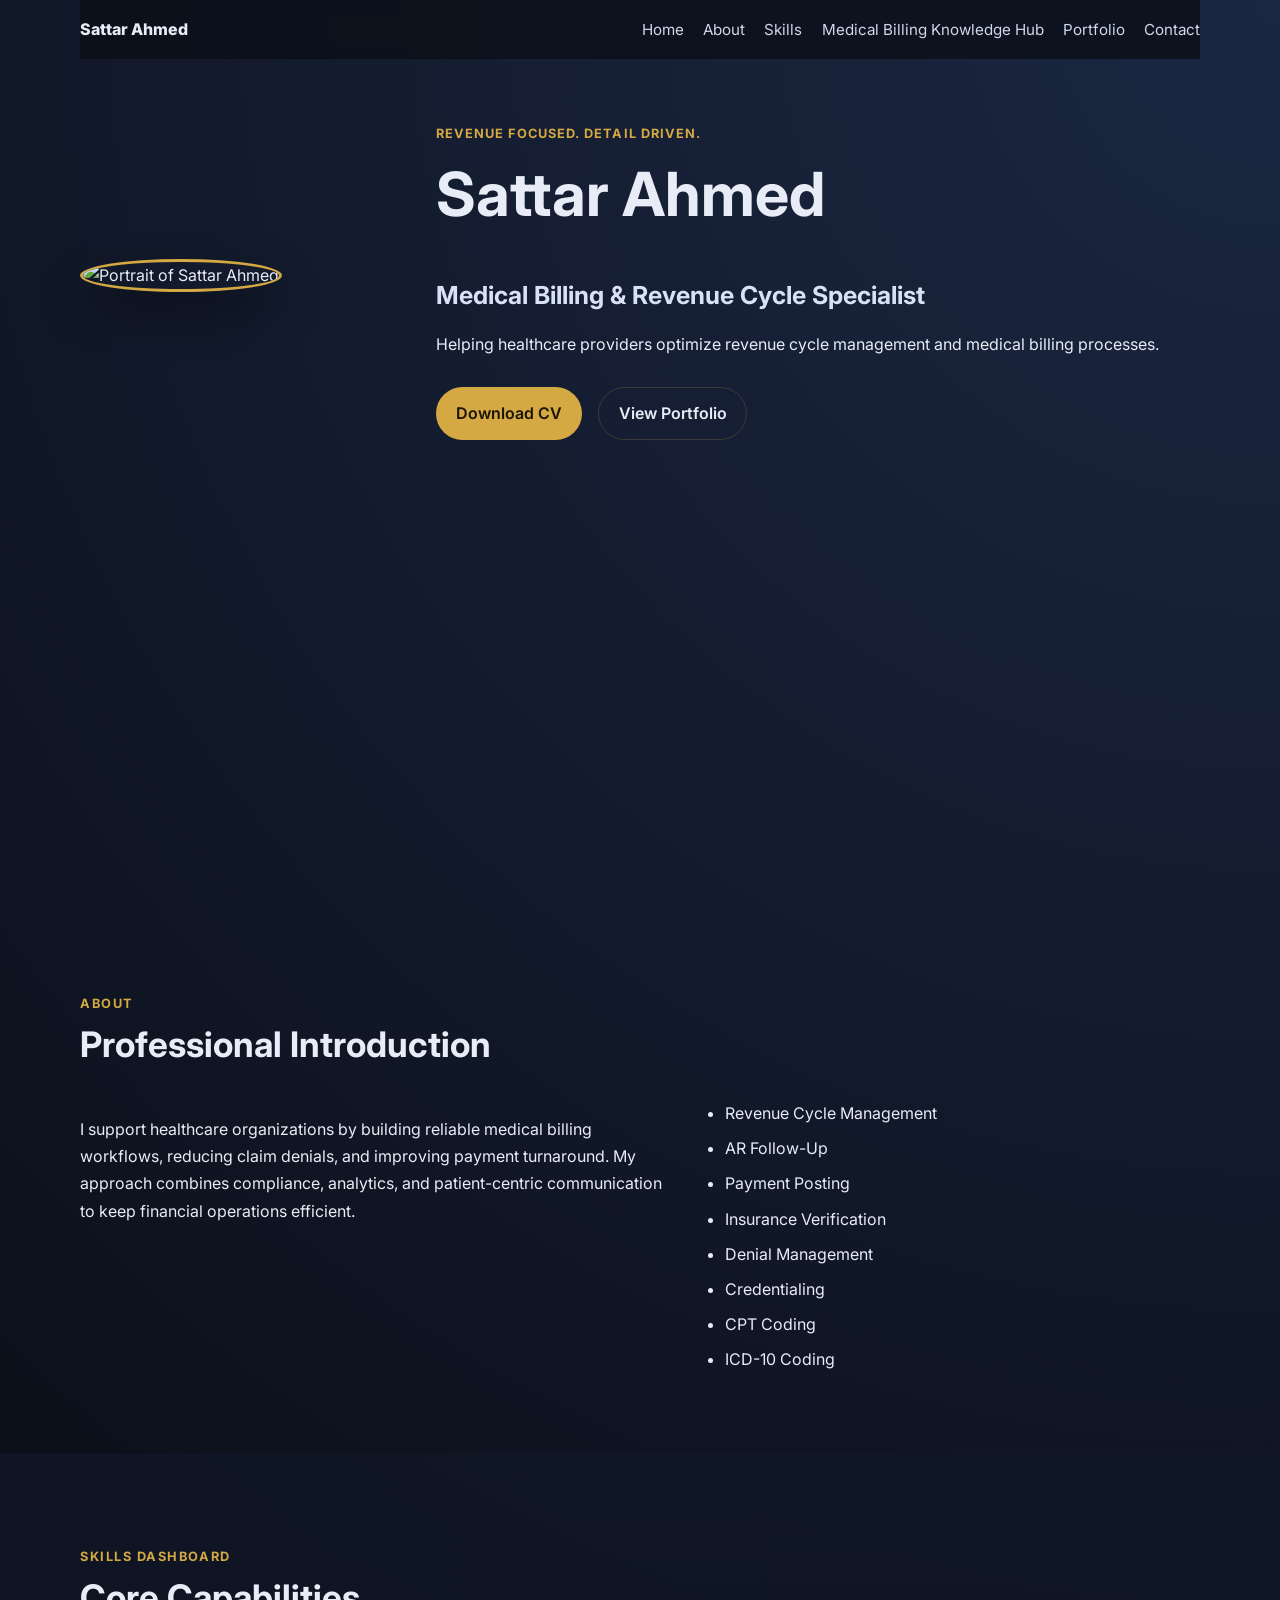
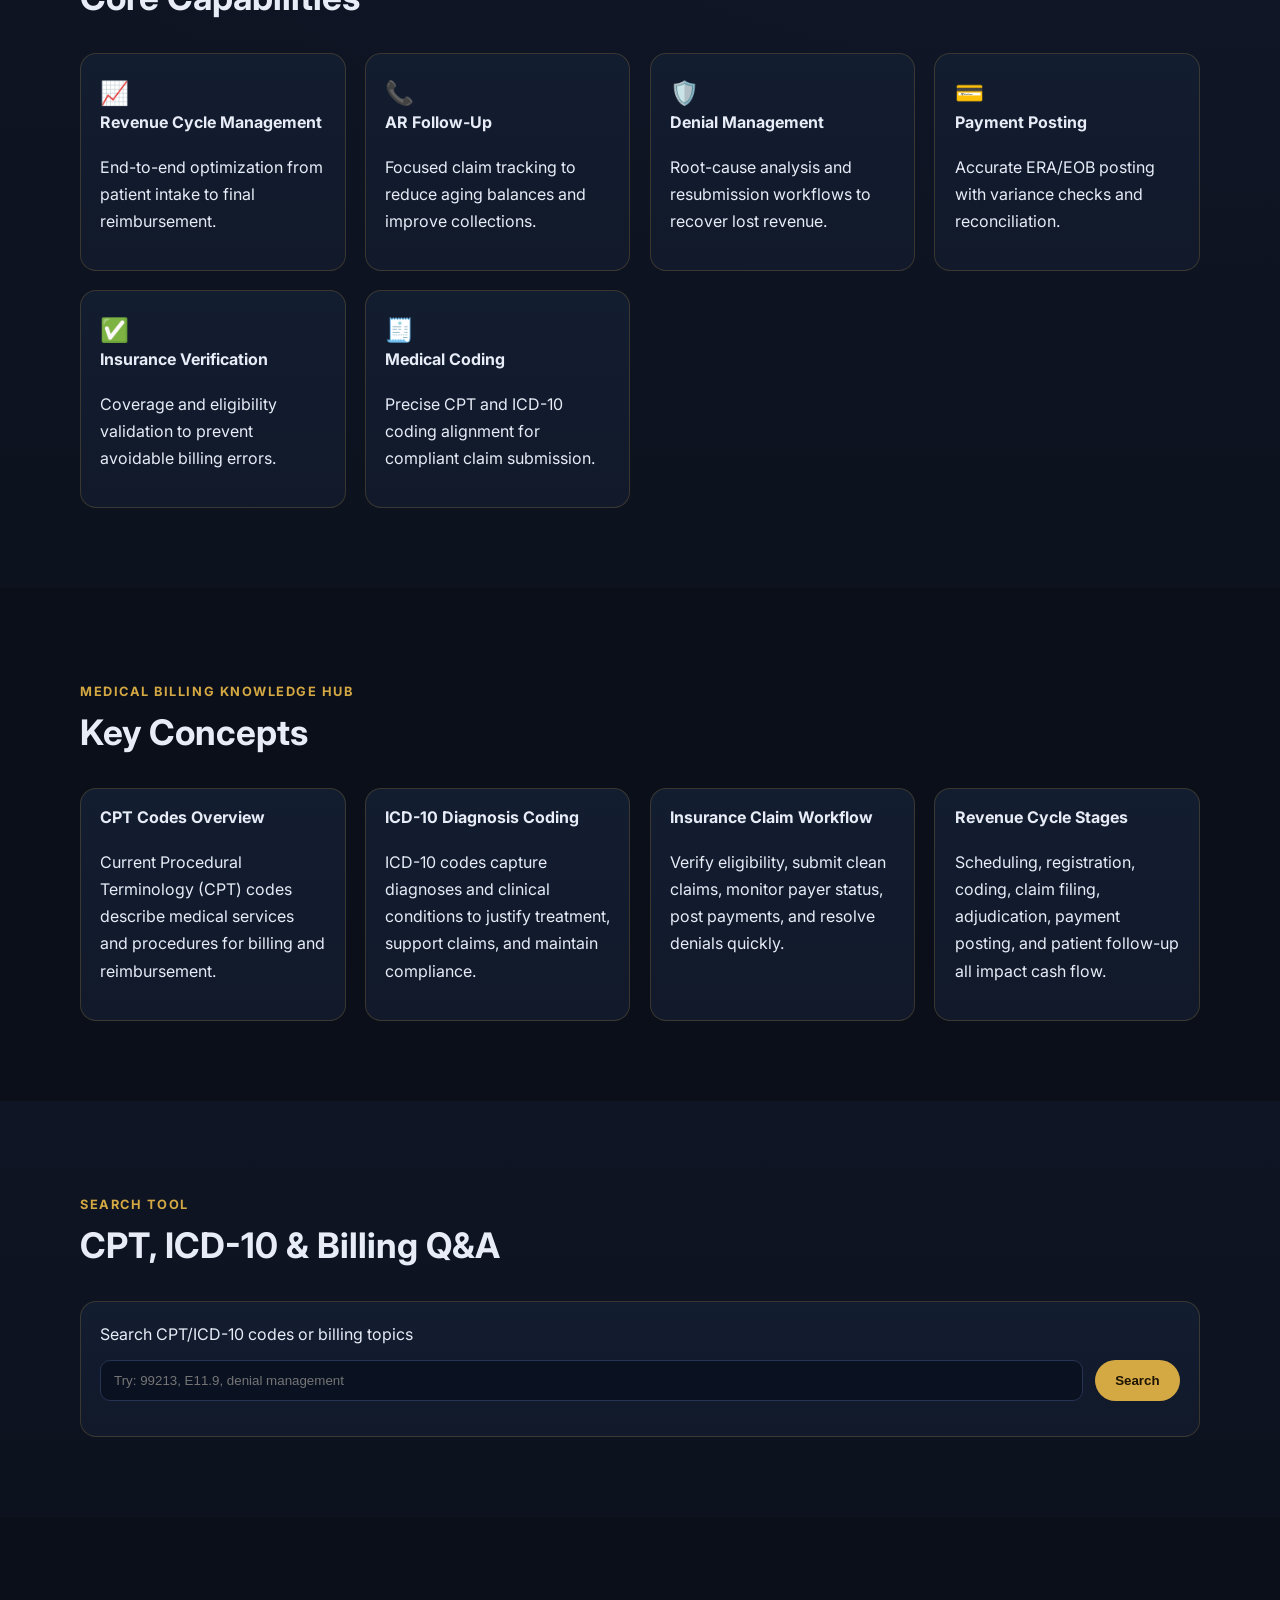
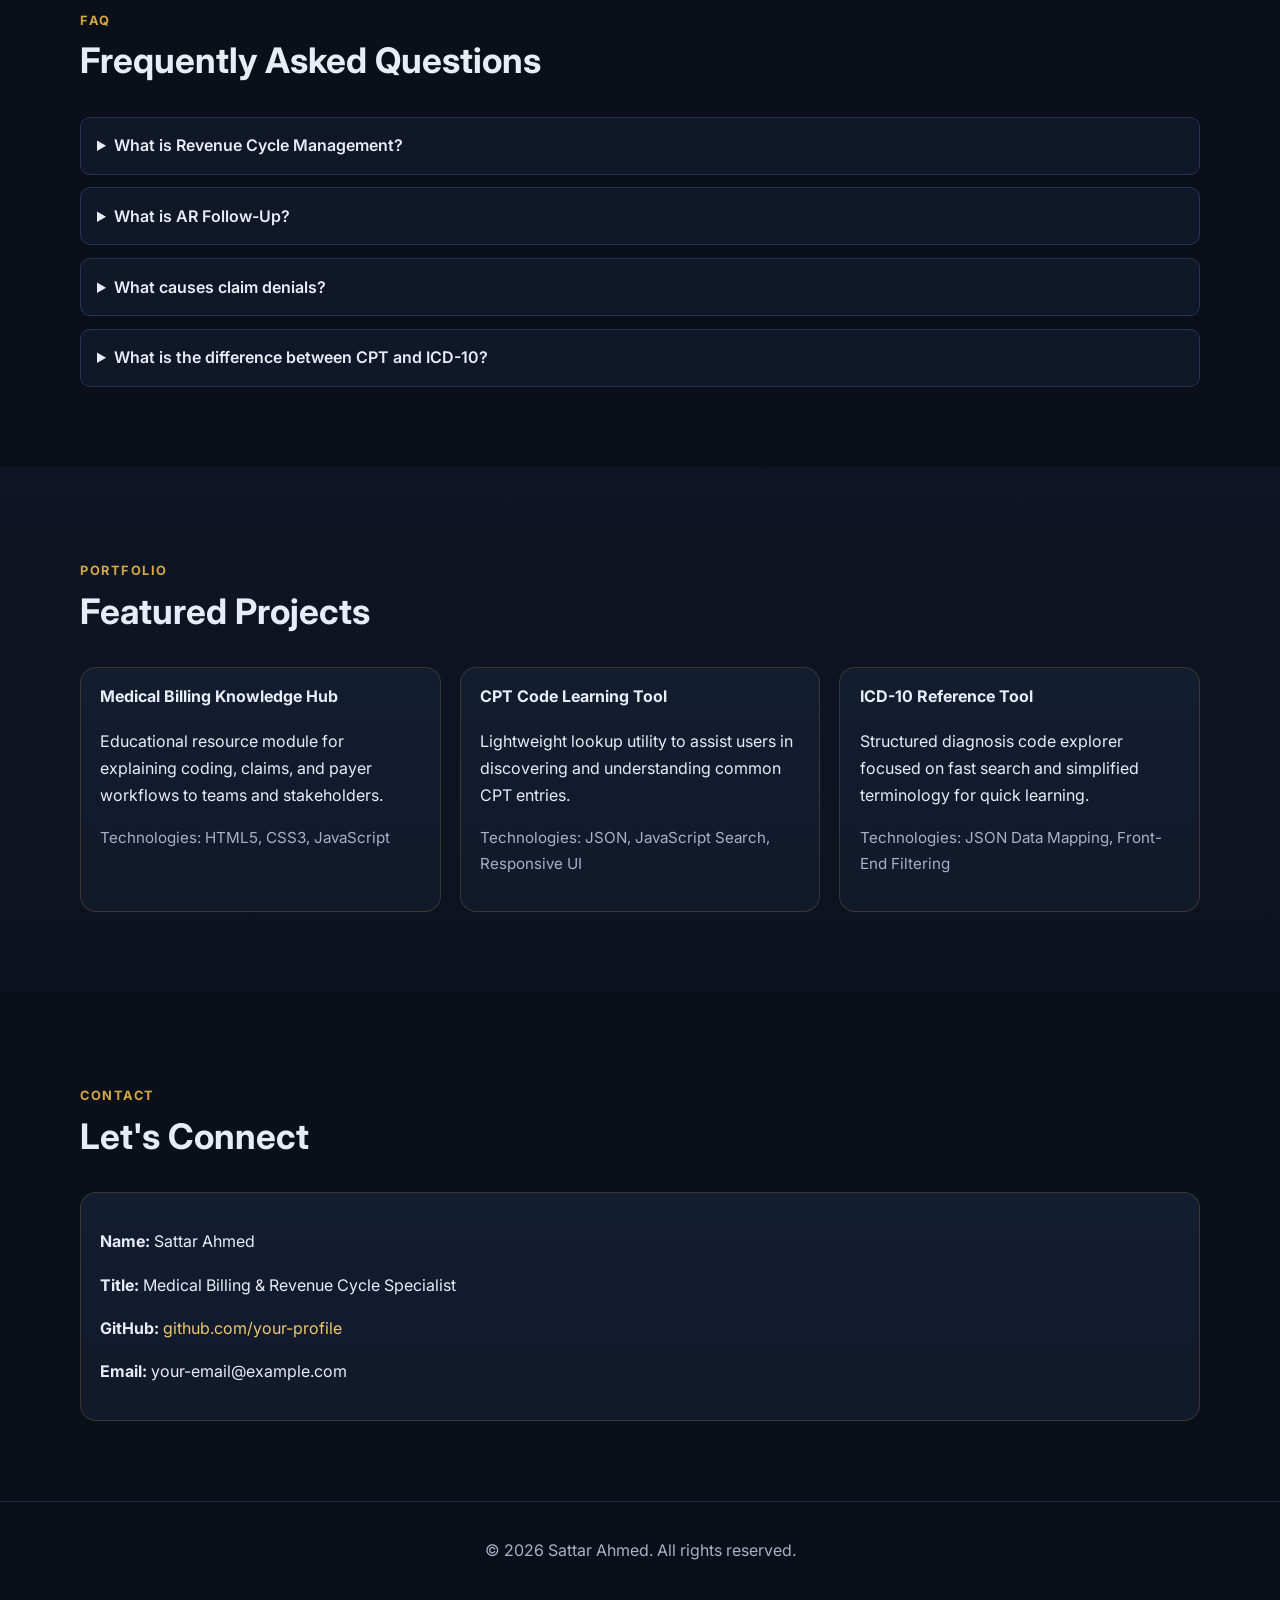
==== index.html @ 6639e2b4 "Build modern dark-themed portfolio with medical billing sections" ====
<!DOCTYPE html>
<html lang="en">
  <head>
    <meta charset="UTF-8" />
    <meta name="viewport" content="width=device-width, initial-scale=1.0" />
    <meta
      name="description"
      content="Sattar Ahmed - Medical Billing & Revenue Cycle Specialist Portfolio"
    />
    <title>Sattar Ahmed | Medical Billing Portfolio</title>
    <link rel="preconnect" href="https://fonts.googleapis.com" />
    <link rel="preconnect" href="https://fonts.gstatic.com" crossorigin />
    <link
      href="https://fonts.googleapis.com/css2?family=Inter:wght@400;500;600;700;800&display=swap"
      rel="stylesheet"
    />
    <link rel="stylesheet" href="css/style.css" />
  </head>
  <body>
    <header class="site-header" id="home">
      <nav class="navbar container" aria-label="Main navigation">
        <a class="brand" href="#home">Sattar Ahmed</a>
        <button class="menu-toggle" aria-label="Toggle navigation" aria-expanded="false">
          <span></span>
          <span></span>
          <span></span>
        </button>
        <ul class="nav-links">
          <li><a href="#home">Home</a></li>
          <li><a href="#about">About</a></li>
          <li><a href="#skills">Skills</a></li>
          <li><a href="#knowledge-hub">Medical Billing Knowledge Hub</a></li>
          <li><a href="#portfolio">Portfolio</a></li>
          <li><a href="#contact">Contact</a></li>
        </ul>
      </nav>

      <section class="hero container">
        <div class="hero-image-wrapper">
          <img
            src="assets/images/profile.jpg"
            alt="Portrait of Sattar Ahmed"
            class="profile-image"
          />
        </div>
        <div class="hero-content">
          <p class="hero-tag">Revenue Focused. Detail Driven.</p>
          <h1>Sattar Ahmed</h1>
          <h2>Medical Billing &amp; Revenue Cycle Specialist</h2>
          <p>
            Helping healthcare providers optimize revenue cycle management and
            medical billing processes.
          </p>
          <div class="hero-actions">
            <a class="btn btn-primary" href="assets/cv/sattar-ahmed-cv.pdf" download
              >Download CV</a
            >
            <a class="btn btn-secondary" href="#portfolio">View Portfolio</a>
          </div>
        </div>
      </section>
    </header>

    <main>
      <section id="about" class="section container">
        <div class="section-heading">
          <p class="eyebrow">About</p>
          <h3>Professional Introduction</h3>
        </div>
        <div class="about-grid">
          <p>
            I support healthcare organizations by building reliable medical billing
            workflows, reducing claim denials, and improving payment turnaround.
            My approach combines compliance, analytics, and patient-centric
            communication to keep financial operations efficient.
          </p>
          <ul class="expertise-list">
            <li>Revenue Cycle Management</li>
            <li>AR Follow-Up</li>
            <li>Payment Posting</li>
            <li>Insurance Verification</li>
            <li>Denial Management</li>
            <li>Credentialing</li>
            <li>CPT Coding</li>
            <li>ICD-10 Coding</li>
          </ul>
        </div>
      </section>

      <section id="skills" class="section section-alt">
        <div class="container">
          <div class="section-heading">
            <p class="eyebrow">Skills Dashboard</p>
            <h3>Core Capabilities</h3>
          </div>
          <div class="card-grid skills-grid">
            <article class="card skill-card">
              <div class="icon">📈</div>
              <h4>Revenue Cycle Management</h4>
              <p>End-to-end optimization from patient intake to final reimbursement.</p>
            </article>
            <article class="card skill-card">
              <div class="icon">📞</div>
              <h4>AR Follow-Up</h4>
              <p>Focused claim tracking to reduce aging balances and improve collections.</p>
            </article>
            <article class="card skill-card">
              <div class="icon">🛡️</div>
              <h4>Denial Management</h4>
              <p>Root-cause analysis and resubmission workflows to recover lost revenue.</p>
            </article>
            <article class="card skill-card">
              <div class="icon">💳</div>
              <h4>Payment Posting</h4>
              <p>Accurate ERA/EOB posting with variance checks and reconciliation.</p>
            </article>
            <article class="card skill-card">
              <div class="icon">✅</div>
              <h4>Insurance Verification</h4>
              <p>Coverage and eligibility validation to prevent avoidable billing errors.</p>
            </article>
            <article class="card skill-card">
              <div class="icon">🧾</div>
              <h4>Medical Coding</h4>
              <p>Precise CPT and ICD-10 coding alignment for compliant claim submission.</p>
            </article>
          </div>
        </div>
      </section>

      <section id="knowledge-hub" class="section container">
        <div class="section-heading">
          <p class="eyebrow">Medical Billing Knowledge Hub</p>
          <h3>Key Concepts</h3>
        </div>
        <div class="card-grid">
          <article class="card">
            <h4>CPT Codes Overview</h4>
            <p>
              Current Procedural Terminology (CPT) codes describe medical services
              and procedures for billing and reimbursement.
            </p>
          </article>
          <article class="card">
            <h4>ICD-10 Diagnosis Coding</h4>
            <p>
              ICD-10 codes capture diagnoses and clinical conditions to justify
              treatment, support claims, and maintain compliance.
            </p>
          </article>
          <article class="card">
            <h4>Insurance Claim Workflow</h4>
            <p>
              Verify eligibility, submit clean claims, monitor payer status, post
              payments, and resolve denials quickly.
            </p>
          </article>
          <article class="card">
            <h4>Revenue Cycle Stages</h4>
            <p>
              Scheduling, registration, coding, claim filing, adjudication,
              payment posting, and patient follow-up all impact cash flow.
            </p>
          </article>
        </div>
      </section>

      <section id="search" class="section section-alt">
        <div class="container">
          <div class="section-heading">
            <p class="eyebrow">Search Tool</p>
            <h3>CPT, ICD-10 &amp; Billing Q&amp;A</h3>
          </div>
          <div class="search-box card">
            <label for="searchInput">Search CPT/ICD-10 codes or billing topics</label>
            <div class="search-controls">
              <input
                id="searchInput"
                type="text"
                placeholder="Try: 99213, E11.9, denial management"
              />
              <button id="searchBtn" class="btn btn-primary" type="button">Search</button>
            </div>
            <div id="searchResults" class="search-results" aria-live="polite"></div>
          </div>
        </div>
      </section>

      <section id="faq" class="section container">
        <div class="section-heading">
          <p class="eyebrow">FAQ</p>
          <h3>Frequently Asked Questions</h3>
        </div>
        <div class="faq-list">
          <details>
            <summary>What is Revenue Cycle Management?</summary>
            <p>
              Revenue Cycle Management (RCM) covers all financial activities from
              patient registration to final payment collection.
            </p>
          </details>
          <details>
            <summary>What is AR Follow-Up?</summary>
            <p>
              AR Follow-Up means actively reviewing unpaid claims and coordinating
              with payers to resolve delays and secure payment.
            </p>
          </details>
          <details>
            <summary>What causes claim denials?</summary>
            <p>
              Common reasons include coding errors, missing documentation,
              eligibility issues, authorization gaps, and filing deadline misses.
            </p>
          </details>
          <details>
            <summary>What is the difference between CPT and ICD-10?</summary>
            <p>
              CPT codes represent services/procedures performed, while ICD-10 codes
              represent diagnoses and clinical conditions.
            </p>
          </details>
        </div>
      </section>

      <section id="portfolio" class="section section-alt">
        <div class="container">
          <div class="section-heading">
            <p class="eyebrow">Portfolio</p>
            <h3>Featured Projects</h3>
          </div>
          <div class="card-grid">
            <article class="card">
              <h4>Medical Billing Knowledge Hub</h4>
              <p>
                Educational resource module for explaining coding, claims, and
                payer workflows to teams and stakeholders.
              </p>
              <p class="tech">Technologies: HTML5, CSS3, JavaScript</p>
            </article>
            <article class="card">
              <h4>CPT Code Learning Tool</h4>
              <p>
                Lightweight lookup utility to assist users in discovering and
                understanding common CPT entries.
              </p>
              <p class="tech">Technologies: JSON, JavaScript Search, Responsive UI</p>
            </article>
            <article class="card">
              <h4>ICD-10 Reference Tool</h4>
              <p>
                Structured diagnosis code explorer focused on fast search and
                simplified terminology for quick learning.
              </p>
              <p class="tech">Technologies: JSON Data Mapping, Front-End Filtering</p>
            </article>
          </div>
        </div>
      </section>

      <section id="contact" class="section container">
        <div class="section-heading">
          <p class="eyebrow">Contact</p>
          <h3>Let's Connect</h3>
        </div>
        <div class="card contact-card">
          <p><strong>Name:</strong> Sattar Ahmed</p>
          <p><strong>Title:</strong> Medical Billing &amp; Revenue Cycle Specialist</p>
          <p>
            <strong>GitHub:</strong>
            <a href="https://github.com/" target="_blank" rel="noopener noreferrer"
              >github.com/your-profile</a
            >
          </p>
          <p><strong>Email:</strong> your-email@example.com</p>
        </div>
      </section>
    </main>

    <footer class="site-footer">
      <div class="container">
        <p>&copy; <span id="year"></span> Sattar Ahmed. All rights reserved.</p>
      </div>
    </footer>

    <script src="js/script.js"></script>
  </body>
</html>
---- css/style.css ----
:root {
  --bg: #0b0f19;
  --bg-alt: #101728;
  --card: #121b2e;
  --text: #e7ecf7;
  --muted: #a7b1c7;
  --accent: #d4a843;
  --accent-strong: #f1c76a;
  --border: rgba(212, 168, 67, 0.2);
}

* {
  box-sizing: border-box;
}

html {
  scroll-behavior: smooth;
}

body {
  margin: 0;
  font-family: "Inter", sans-serif;
  background: radial-gradient(circle at top right, #1b2742, var(--bg) 40%);
  color: var(--text);
  line-height: 1.7;
}

a {
  color: var(--accent-strong);
  text-decoration: none;
}

.container {
  width: min(1120px, 92%);
  margin-inline: auto;
}

.section {
  padding: 5rem 0;
}

.section-alt {
  background: linear-gradient(180deg, rgba(16, 23, 40, 0.7), rgba(16, 23, 40, 0.35));
}

.section-heading {
  margin-bottom: 2rem;
}

.eyebrow {
  text-transform: uppercase;
  letter-spacing: 0.12em;
  font-weight: 700;
  font-size: 0.8rem;
  color: var(--accent);
  margin-bottom: 0.5rem;
}

h1,
h2,
h3,
h4 {
  margin-top: 0;
  line-height: 1.2;
}

h1 {
  font-size: clamp(2rem, 5vw, 3.8rem);
}

h2 {
  font-size: clamp(1.1rem, 2vw, 1.55rem);
  color: #d8e1f7;
}

h3 {
  font-size: clamp(1.5rem, 3vw, 2.2rem);
}

.site-header {
  min-height: 100vh;
}

.navbar {
  position: sticky;
  top: 0;
  z-index: 20;
  display: flex;
  align-items: center;
  justify-content: space-between;
  gap: 2rem;
  padding: 1rem 0;
  background: rgba(11, 15, 25, 0.82);
  backdrop-filter: blur(8px);
}

.brand {
  font-weight: 800;
  color: var(--text);
}

.nav-links {
  display: flex;
  gap: 1.2rem;
  list-style: none;
  padding: 0;
  margin: 0;
}

.nav-links a {
  color: #cfd7ea;
  font-size: 0.95rem;
}

.nav-links a:hover {
  color: var(--accent-strong);
}

.menu-toggle {
  display: none;
  background: transparent;
  border: 0;
  padding: 0;
  cursor: pointer;
}

.menu-toggle span {
  display: block;
  width: 24px;
  height: 2px;
  background: var(--text);
  margin: 5px 0;
}

.hero {
  display: grid;
  align-items: center;
  grid-template-columns: 300px 1fr;
  gap: 3.5rem;
  padding: 3.2rem 0 5.5rem;
}

.profile-image {
  width: 100%;
  max-width: 300px;
  aspect-ratio: 1;
  border-radius: 50%;
  border: 3px solid var(--accent);
  object-fit: cover;
  box-shadow: 0 20px 45px rgba(0, 0, 0, 0.4);
}

.hero-tag {
  color: var(--accent);
  font-weight: 700;
  letter-spacing: 0.08em;
  text-transform: uppercase;
  font-size: 0.8rem;
}

.hero-actions {
  margin-top: 1.75rem;
  display: flex;
  gap: 1rem;
  flex-wrap: wrap;
}

.btn {
  padding: 0.75rem 1.2rem;
  border-radius: 999px;
  font-weight: 600;
  border: 1px solid transparent;
  transition: all 0.25s ease;
}

.btn-primary {
  background: var(--accent);
  color: #1d1403;
}

.btn-primary:hover {
  transform: translateY(-2px);
  background: var(--accent-strong);
}

.btn-secondary {
  border-color: var(--border);
  color: var(--text);
}

.btn-secondary:hover {
  border-color: var(--accent);
  color: var(--accent-strong);
}

.about-grid {
  display: grid;
  gap: 2rem;
  grid-template-columns: 1.2fr 1fr;
}

.expertise-list {
  margin: 0;
  padding-left: 1.2rem;
  display: grid;
  gap: 0.5rem;
}

.card-grid {
  display: grid;
  gap: 1.2rem;
  grid-template-columns: repeat(auto-fit, minmax(230px, 1fr));
}

.card {
  background: linear-gradient(180deg, #131d30, #11192a);
  border: 1px solid var(--border);
  border-radius: 16px;
  padding: 1.2rem;
  transition: transform 0.25s ease, border-color 0.25s ease;
}

.card:hover {
  transform: translateY(-6px);
  border-color: var(--accent);
}

.icon {
  font-size: 1.45rem;
}

.search-box label {
  display: block;
  margin-bottom: 0.7rem;
}

.search-controls {
  display: flex;
  gap: 0.75rem;
}

input[type="text"] {
  width: 100%;
  background: #0a1121;
  color: var(--text);
  border: 1px solid #273352;
  border-radius: 10px;
  padding: 0.72rem 0.8rem;
}

.search-results {
  margin-top: 1rem;
  display: grid;
  gap: 0.75rem;
}

.result-item {
  border-left: 3px solid var(--accent);
  padding: 0.65rem 0.8rem;
  background: #0f1728;
  border-radius: 8px;
}

.faq-list {
  display: grid;
  gap: 0.8rem;
}

details {
  background: #0f1728;
  border: 1px solid #243454;
  border-radius: 10px;
  padding: 0.9rem 1rem;
}

summary {
  cursor: pointer;
  font-weight: 600;
}

.tech {
  color: var(--muted);
  font-size: 0.95rem;
}

.site-footer {
  border-top: 1px solid #1e2a45;
  text-align: center;
  padding: 1.2rem 0;
  color: var(--muted);
}

@media (max-width: 860px) {
  .menu-toggle {
    display: block;
  }

  .nav-links {
    position: absolute;
    right: 4%;
    top: 58px;
    width: min(360px, 92vw);
    display: none;
    flex-direction: column;
    background: #0d1424;
    border: 1px solid #1b2a45;
    border-radius: 12px;
    padding: 1rem;
  }

  .nav-links.open {
    display: flex;
  }

  .hero {
    grid-template-columns: 1fr;
    text-align: center;
    justify-items: center;
  }

  .hero-actions {
    justify-content: center;
  }

  .about-grid {
    grid-template-columns: 1fr;
  }

  .search-controls {
    flex-direction: column;
  }
}
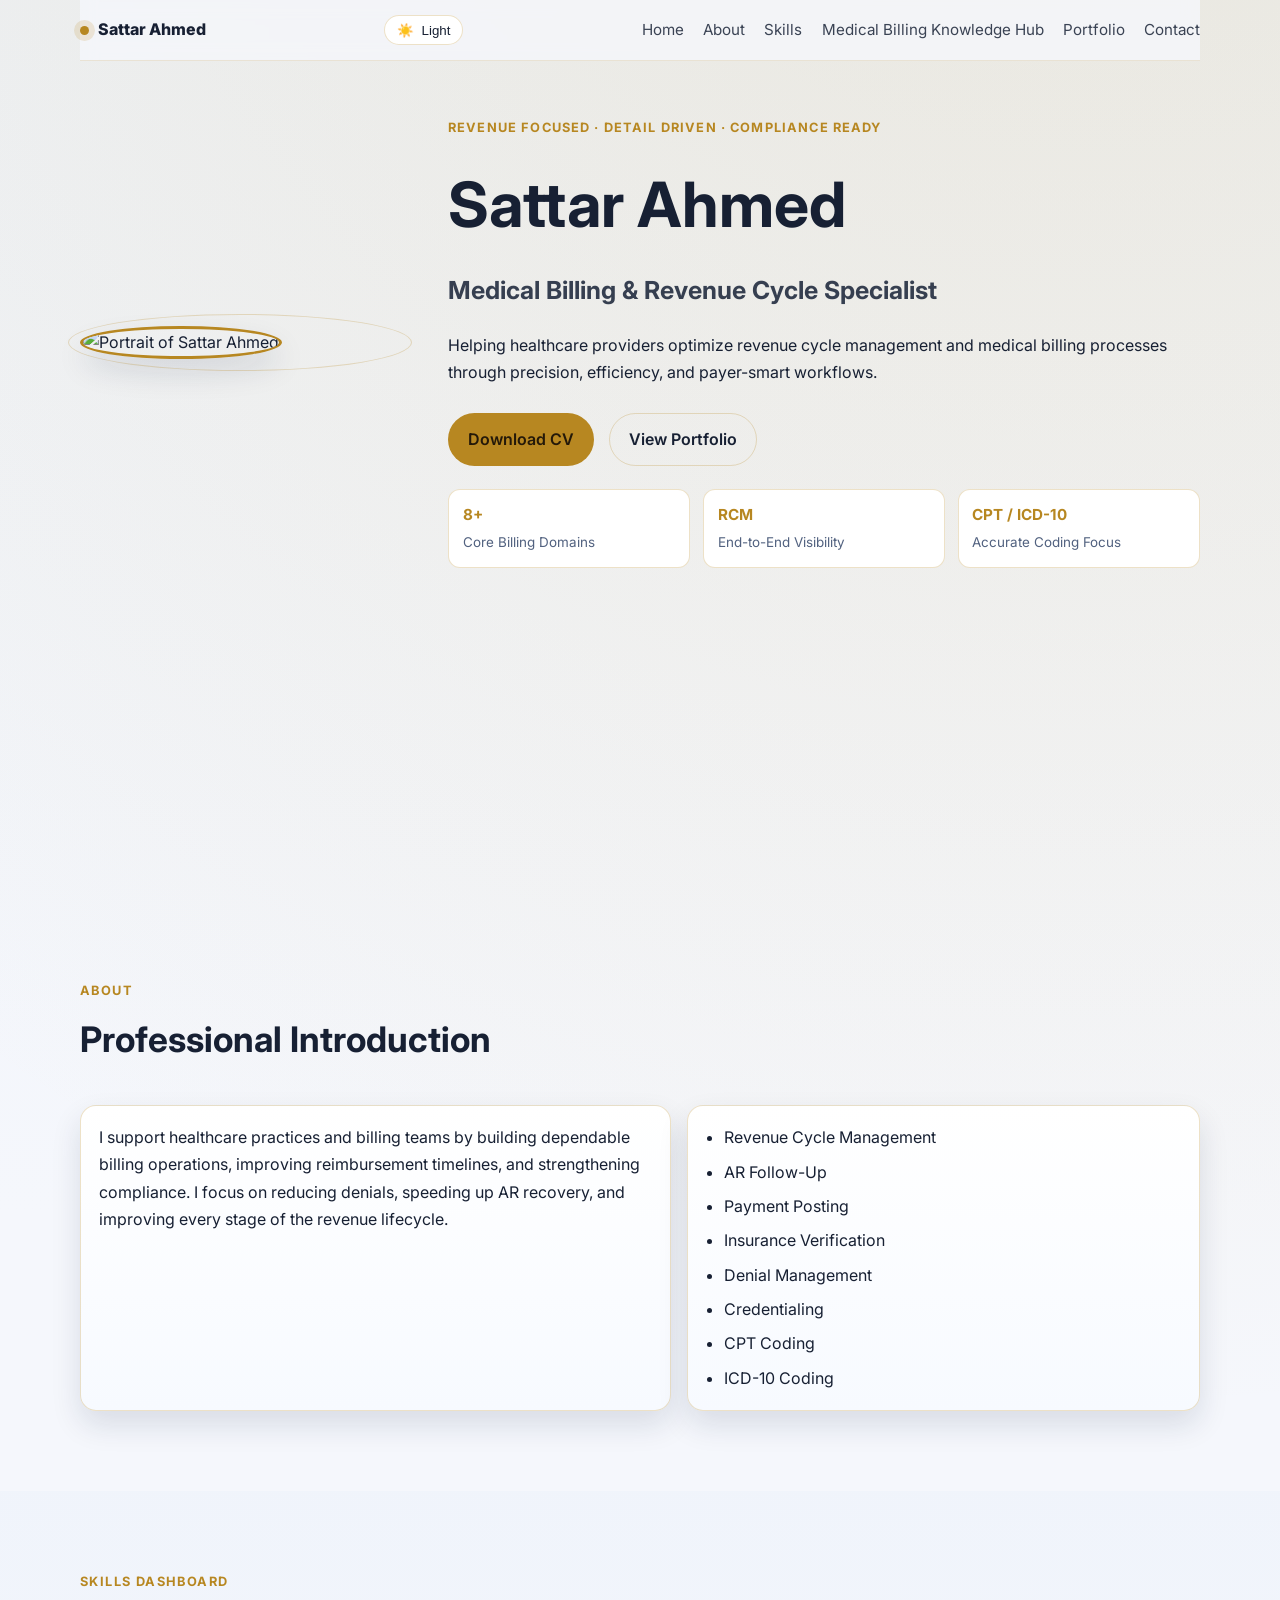
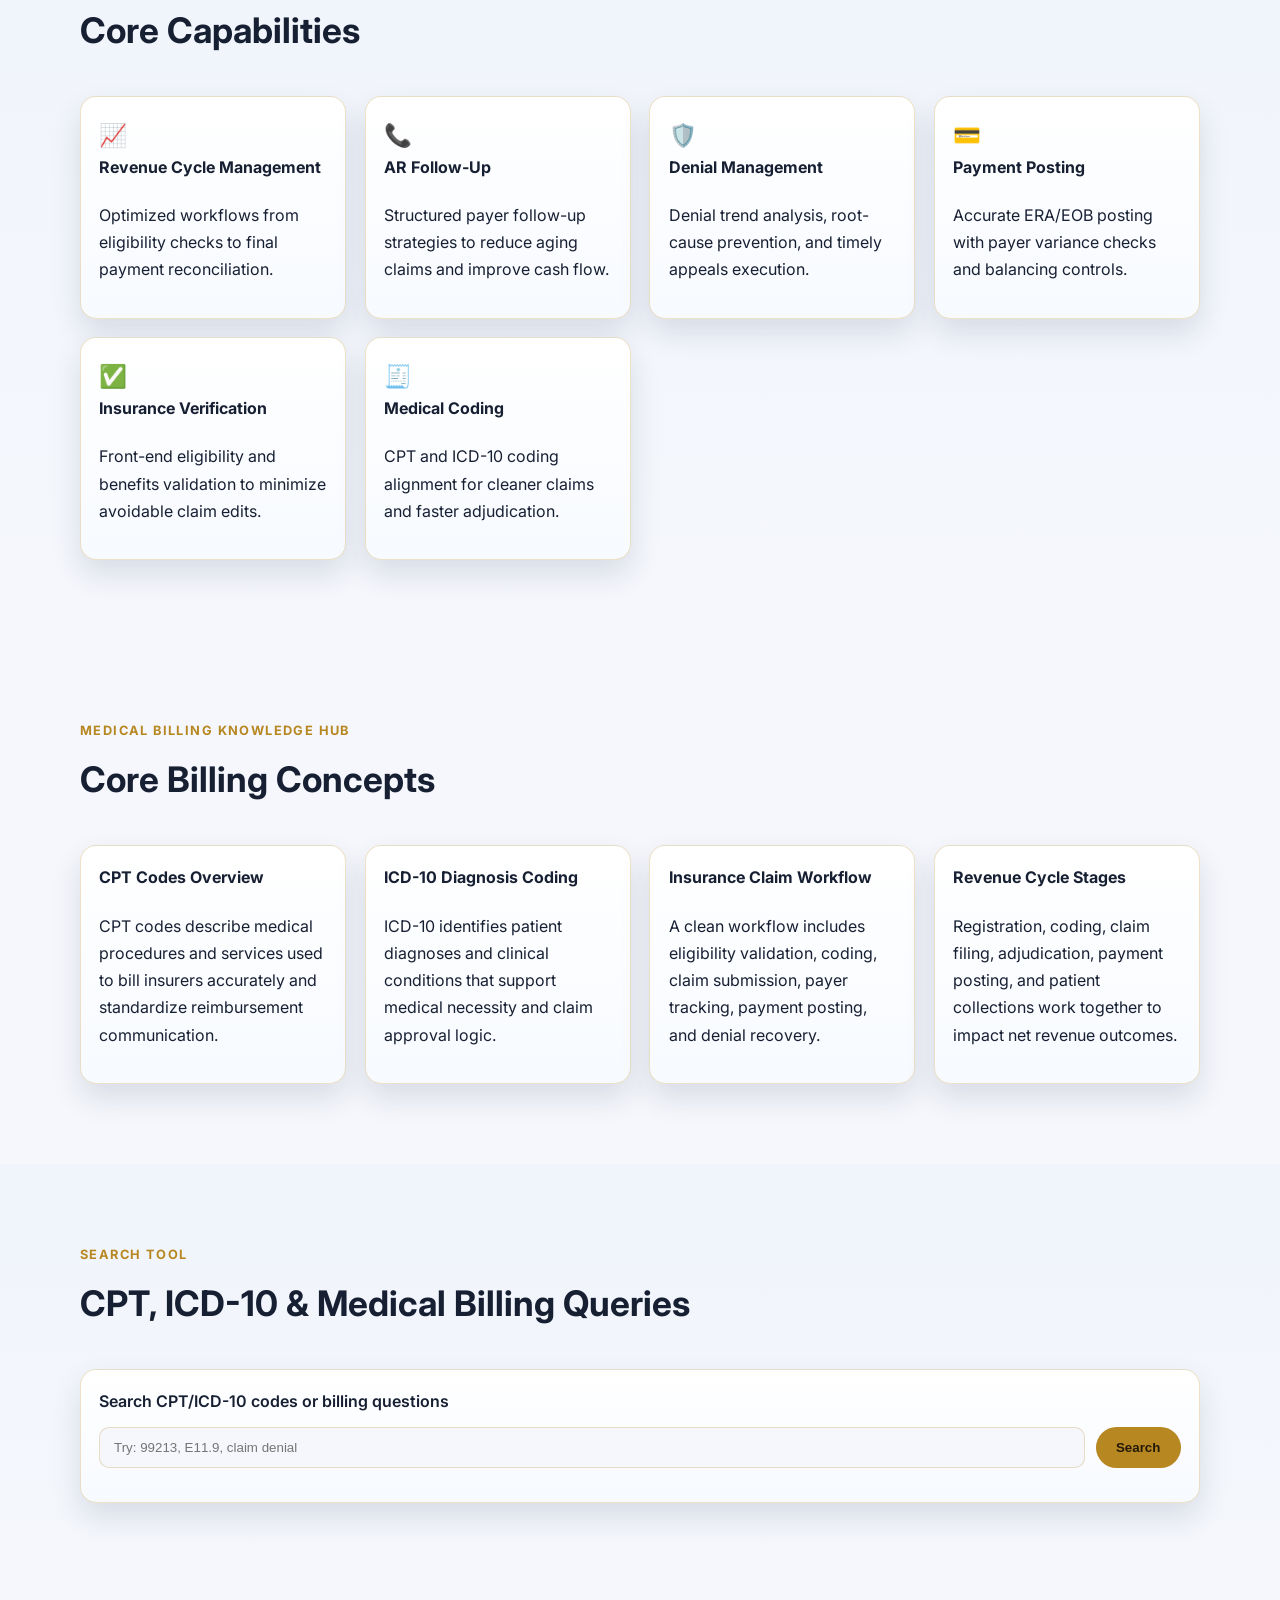
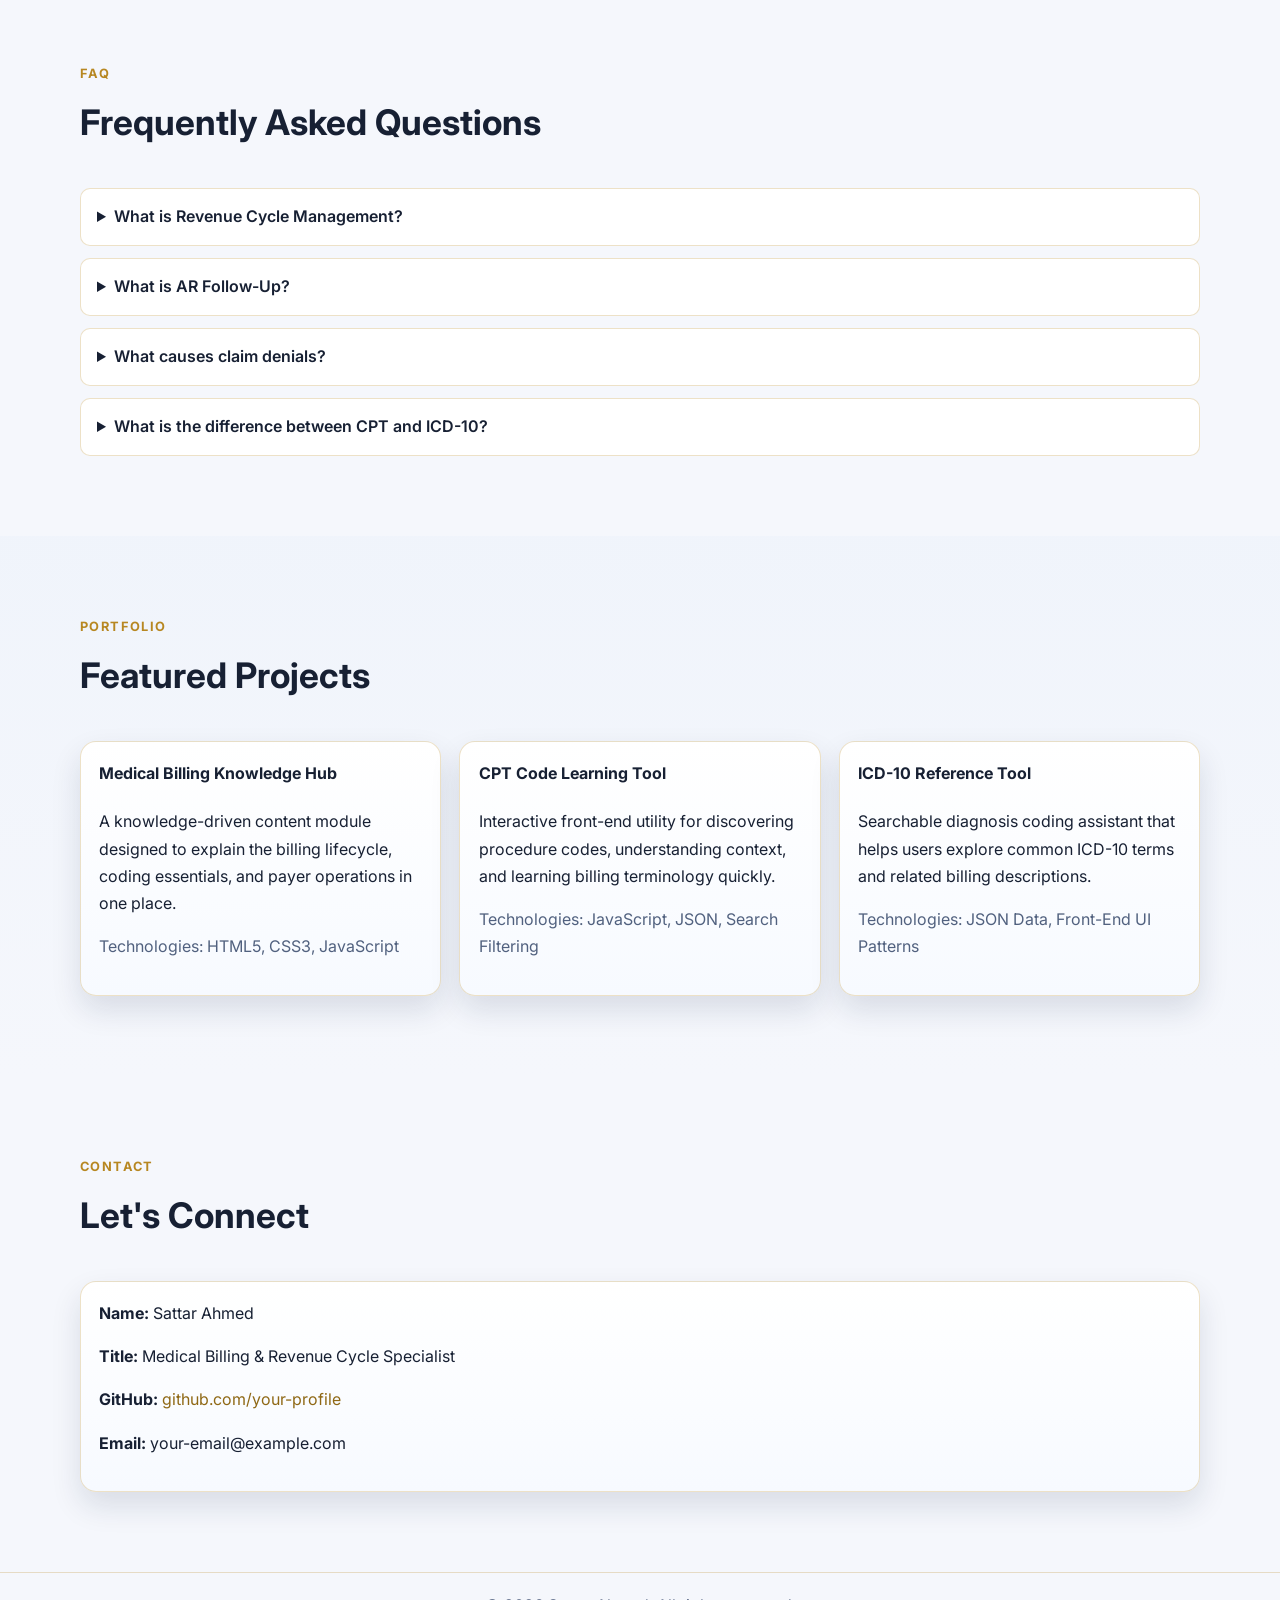
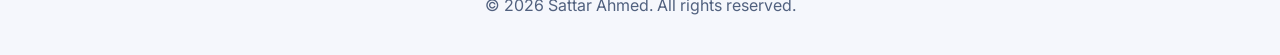
==== commit df62bc28: "Elevate portfolio with premium UI and one-click theme toggle" ====
--- a/index.html
+++ b/index.html
@@ -1,5 +1,5 @@
 <!DOCTYPE html>
-<html lang="en">
+<html lang="en" data-theme="dark">
   <head>
     <meta charset="UTF-8" />
     <meta name="viewport" content="width=device-width, initial-scale=1.0" />
@@ -7,24 +7,38 @@
       name="description"
       content="Sattar Ahmed - Medical Billing & Revenue Cycle Specialist Portfolio"
     />
-    <title>Sattar Ahmed | Medical Billing Portfolio</title>
+    <title>Sattar Ahmed | Medical Billing & Revenue Cycle Specialist</title>
+
     <link rel="preconnect" href="https://fonts.googleapis.com" />
     <link rel="preconnect" href="https://fonts.gstatic.com" crossorigin />
     <link
       href="https://fonts.googleapis.com/css2?family=Inter:wght@400;500;600;700;800&display=swap"
       rel="stylesheet"
     />
+
     <link rel="stylesheet" href="css/style.css" />
   </head>
   <body>
     <header class="site-header" id="home">
       <nav class="navbar container" aria-label="Main navigation">
-        <a class="brand" href="#home">Sattar Ahmed</a>
-        <button class="menu-toggle" aria-label="Toggle navigation" aria-expanded="false">
-          <span></span>
-          <span></span>
-          <span></span>
-        </button>
+        <a class="brand" href="#home">
+          <span class="brand-dot"></span>
+          Sattar Ahmed
+        </a>
+
+        <div class="nav-actions">
+          <button id="themeToggle" class="theme-toggle" type="button" aria-label="Toggle light and dark theme">
+            <span class="theme-icon" aria-hidden="true">🌙</span>
+            <span class="theme-text">Dark</span>
+          </button>
+
+          <button class="menu-toggle" aria-label="Toggle navigation" aria-expanded="false">
+            <span></span>
+            <span></span>
+            <span></span>
+          </button>
+        </div>
+
         <ul class="nav-links">
           <li><a href="#home">Home</a></li>
           <li><a href="#about">About</a></li>
@@ -43,141 +57,172 @@
             class="profile-image"
           />
         </div>
+
         <div class="hero-content">
-          <p class="hero-tag">Revenue Focused. Detail Driven.</p>
+          <p class="hero-tag">Revenue Focused · Detail Driven · Compliance Ready</p>
           <h1>Sattar Ahmed</h1>
           <h2>Medical Billing &amp; Revenue Cycle Specialist</h2>
           <p>
             Helping healthcare providers optimize revenue cycle management and
-            medical billing processes.
+            medical billing processes through precision, efficiency, and payer-smart workflows.
           </p>
+
           <div class="hero-actions">
-            <a class="btn btn-primary" href="assets/cv/sattar-ahmed-cv.pdf" download
-              >Download CV</a
-            >
+            <a class="btn btn-primary" href="assets/cv/sattar-ahmed-cv.pdf" download>Download CV</a>
             <a class="btn btn-secondary" href="#portfolio">View Portfolio</a>
           </div>
+
+          <div class="hero-highlights">
+            <div class="highlight">
+              <strong>8+</strong>
+              <span>Core Billing Domains</span>
+            </div>
+            <div class="highlight">
+              <strong>RCM</strong>
+              <span>End-to-End Visibility</span>
+            </div>
+            <div class="highlight">
+              <strong>CPT / ICD-10</strong>
+              <span>Accurate Coding Focus</span>
+            </div>
+          </div>
         </div>
       </section>
     </header>
 
     <main>
-      <section id="about" class="section container">
+      <section id="about" class="section container reveal">
         <div class="section-heading">
           <p class="eyebrow">About</p>
           <h3>Professional Introduction</h3>
         </div>
+
         <div class="about-grid">
-          <p>
-            I support healthcare organizations by building reliable medical billing
-            workflows, reducing claim denials, and improving payment turnaround.
-            My approach combines compliance, analytics, and patient-centric
-            communication to keep financial operations efficient.
-          </p>
-          <ul class="expertise-list">
-            <li>Revenue Cycle Management</li>
-            <li>AR Follow-Up</li>
-            <li>Payment Posting</li>
-            <li>Insurance Verification</li>
-            <li>Denial Management</li>
-            <li>Credentialing</li>
-            <li>CPT Coding</li>
-            <li>ICD-10 Coding</li>
-          </ul>
-        </div>
-      </section>
-
-      <section id="skills" class="section section-alt">
+          <article class="card">
+            <p>
+              I support healthcare practices and billing teams by building dependable billing operations,
+              improving reimbursement timelines, and strengthening compliance. I focus on reducing denials,
+              speeding up AR recovery, and improving every stage of the revenue lifecycle.
+            </p>
+          </article>
+
+          <article class="card">
+            <ul class="expertise-list">
+              <li>Revenue Cycle Management</li>
+              <li>AR Follow-Up</li>
+              <li>Payment Posting</li>
+              <li>Insurance Verification</li>
+              <li>Denial Management</li>
+              <li>Credentialing</li>
+              <li>CPT Coding</li>
+              <li>ICD-10 Coding</li>
+            </ul>
+          </article>
+        </div>
+      </section>
+
+      <section id="skills" class="section section-alt reveal">
         <div class="container">
           <div class="section-heading">
             <p class="eyebrow">Skills Dashboard</p>
             <h3>Core Capabilities</h3>
           </div>
+
           <div class="card-grid skills-grid">
             <article class="card skill-card">
               <div class="icon">📈</div>
               <h4>Revenue Cycle Management</h4>
-              <p>End-to-end optimization from patient intake to final reimbursement.</p>
-            </article>
+              <p>Optimized workflows from eligibility checks to final payment reconciliation.</p>
+            </article>
+
             <article class="card skill-card">
               <div class="icon">📞</div>
               <h4>AR Follow-Up</h4>
-              <p>Focused claim tracking to reduce aging balances and improve collections.</p>
-            </article>
+              <p>Structured payer follow-up strategies to reduce aging claims and improve cash flow.</p>
+            </article>
+
             <article class="card skill-card">
               <div class="icon">🛡️</div>
               <h4>Denial Management</h4>
-              <p>Root-cause analysis and resubmission workflows to recover lost revenue.</p>
-            </article>
+              <p>Denial trend analysis, root-cause prevention, and timely appeals execution.</p>
+            </article>
+
             <article class="card skill-card">
               <div class="icon">💳</div>
               <h4>Payment Posting</h4>
-              <p>Accurate ERA/EOB posting with variance checks and reconciliation.</p>
-            </article>
+              <p>Accurate ERA/EOB posting with payer variance checks and balancing controls.</p>
+            </article>
+
             <article class="card skill-card">
               <div class="icon">✅</div>
               <h4>Insurance Verification</h4>
-              <p>Coverage and eligibility validation to prevent avoidable billing errors.</p>
-            </article>
+              <p>Front-end eligibility and benefits validation to minimize avoidable claim edits.</p>
+            </article>
+
             <article class="card skill-card">
               <div class="icon">🧾</div>
               <h4>Medical Coding</h4>
-              <p>Precise CPT and ICD-10 coding alignment for compliant claim submission.</p>
-            </article>
-          </div>
-        </div>
-      </section>
-
-      <section id="knowledge-hub" class="section container">
+              <p>CPT and ICD-10 coding alignment for cleaner claims and faster adjudication.</p>
+            </article>
+          </div>
+        </div>
+      </section>
+
+      <section id="knowledge-hub" class="section container reveal">
         <div class="section-heading">
           <p class="eyebrow">Medical Billing Knowledge Hub</p>
-          <h3>Key Concepts</h3>
-        </div>
+          <h3>Core Billing Concepts</h3>
+        </div>
+
         <div class="card-grid">
           <article class="card">
             <h4>CPT Codes Overview</h4>
             <p>
-              Current Procedural Terminology (CPT) codes describe medical services
-              and procedures for billing and reimbursement.
-            </p>
-          </article>
+              CPT codes describe medical procedures and services used to bill insurers accurately
+              and standardize reimbursement communication.
+            </p>
+          </article>
+
           <article class="card">
             <h4>ICD-10 Diagnosis Coding</h4>
             <p>
-              ICD-10 codes capture diagnoses and clinical conditions to justify
-              treatment, support claims, and maintain compliance.
-            </p>
-          </article>
+              ICD-10 identifies patient diagnoses and clinical conditions that support medical necessity
+              and claim approval logic.
+            </p>
+          </article>
+
           <article class="card">
             <h4>Insurance Claim Workflow</h4>
             <p>
-              Verify eligibility, submit clean claims, monitor payer status, post
-              payments, and resolve denials quickly.
-            </p>
-          </article>
+              A clean workflow includes eligibility validation, coding, claim submission, payer tracking,
+              payment posting, and denial recovery.
+            </p>
+          </article>
+
           <article class="card">
             <h4>Revenue Cycle Stages</h4>
             <p>
-              Scheduling, registration, coding, claim filing, adjudication,
-              payment posting, and patient follow-up all impact cash flow.
-            </p>
-          </article>
-        </div>
-      </section>
-
-      <section id="search" class="section section-alt">
+              Registration, coding, claim filing, adjudication, payment posting, and patient collections
+              work together to impact net revenue outcomes.
+            </p>
+          </article>
+        </div>
+      </section>
+
+      <section id="search" class="section section-alt reveal">
         <div class="container">
           <div class="section-heading">
             <p class="eyebrow">Search Tool</p>
-            <h3>CPT, ICD-10 &amp; Billing Q&amp;A</h3>
-          </div>
+            <h3>CPT, ICD-10 &amp; Medical Billing Queries</h3>
+          </div>
+
           <div class="search-box card">
-            <label for="searchInput">Search CPT/ICD-10 codes or billing topics</label>
+            <label for="searchInput">Search CPT/ICD-10 codes or billing questions</label>
             <div class="search-controls">
               <input
                 id="searchInput"
                 type="text"
-                placeholder="Try: 99213, E11.9, denial management"
+                placeholder="Try: 99213, E11.9, claim denial"
               />
               <button id="searchBtn" class="btn btn-primary" type="button">Search</button>
             </div>
@@ -186,94 +231,100 @@
         </div>
       </section>
 
-      <section id="faq" class="section container">
+      <section id="faq" class="section container reveal">
         <div class="section-heading">
           <p class="eyebrow">FAQ</p>
           <h3>Frequently Asked Questions</h3>
         </div>
+
         <div class="faq-list">
           <details>
             <summary>What is Revenue Cycle Management?</summary>
             <p>
-              Revenue Cycle Management (RCM) covers all financial activities from
-              patient registration to final payment collection.
+              Revenue Cycle Management (RCM) is the complete financial process from appointment scheduling
+              and registration to final payment collection and account closure.
             </p>
           </details>
+
           <details>
             <summary>What is AR Follow-Up?</summary>
             <p>
-              AR Follow-Up means actively reviewing unpaid claims and coordinating
-              with payers to resolve delays and secure payment.
+              AR Follow-Up is the process of tracking unpaid claims, contacting payers, correcting issues,
+              and securing pending reimbursements.
             </p>
           </details>
+
           <details>
             <summary>What causes claim denials?</summary>
             <p>
-              Common reasons include coding errors, missing documentation,
-              eligibility issues, authorization gaps, and filing deadline misses.
+              Frequent causes include coding mismatches, missing documentation, late filing, eligibility gaps,
+              and authorization errors.
             </p>
           </details>
+
           <details>
             <summary>What is the difference between CPT and ICD-10?</summary>
             <p>
-              CPT codes represent services/procedures performed, while ICD-10 codes
-              represent diagnoses and clinical conditions.
+              CPT defines the service performed, while ICD-10 identifies the diagnosis that supports why the
+              service was medically necessary.
             </p>
           </details>
         </div>
       </section>
 
-      <section id="portfolio" class="section section-alt">
+      <section id="portfolio" class="section section-alt reveal">
         <div class="container">
           <div class="section-heading">
             <p class="eyebrow">Portfolio</p>
             <h3>Featured Projects</h3>
           </div>
+
           <div class="card-grid">
-            <article class="card">
+            <article class="card project-card">
               <h4>Medical Billing Knowledge Hub</h4>
               <p>
-                Educational resource module for explaining coding, claims, and
-                payer workflows to teams and stakeholders.
+                A knowledge-driven content module designed to explain the billing lifecycle,
+                coding essentials, and payer operations in one place.
               </p>
               <p class="tech">Technologies: HTML5, CSS3, JavaScript</p>
             </article>
-            <article class="card">
+
+            <article class="card project-card">
               <h4>CPT Code Learning Tool</h4>
               <p>
-                Lightweight lookup utility to assist users in discovering and
-                understanding common CPT entries.
+                Interactive front-end utility for discovering procedure codes, understanding context,
+                and learning billing terminology quickly.
               </p>
-              <p class="tech">Technologies: JSON, JavaScript Search, Responsive UI</p>
-            </article>
-            <article class="card">
+              <p class="tech">Technologies: JavaScript, JSON, Search Filtering</p>
+            </article>
+
+            <article class="card project-card">
               <h4>ICD-10 Reference Tool</h4>
               <p>
-                Structured diagnosis code explorer focused on fast search and
-                simplified terminology for quick learning.
+                Searchable diagnosis coding assistant that helps users explore common ICD-10 terms
+                and related billing descriptions.
               </p>
-              <p class="tech">Technologies: JSON Data Mapping, Front-End Filtering</p>
-            </article>
-          </div>
-        </div>
-      </section>
-
-      <section id="contact" class="section container">
+              <p class="tech">Technologies: JSON Data, Front-End UI Patterns</p>
+            </article>
+          </div>
+        </div>
+      </section>
+
+      <section id="contact" class="section container reveal">
         <div class="section-heading">
           <p class="eyebrow">Contact</p>
           <h3>Let's Connect</h3>
         </div>
-        <div class="card contact-card">
+
+        <article class="card contact-card">
           <p><strong>Name:</strong> Sattar Ahmed</p>
           <p><strong>Title:</strong> Medical Billing &amp; Revenue Cycle Specialist</p>
           <p>
             <strong>GitHub:</strong>
-            <a href="https://github.com/" target="_blank" rel="noopener noreferrer"
-              >github.com/your-profile</a
-            >
+            <a href="https://github.com/" target="_blank" rel="noopener noreferrer">github.com/your-profile</a>
           </p>
           <p><strong>Email:</strong> your-email@example.com</p>
-        </div>
+        </article>
       </section>
     </main>
 
--- a/css/style.css
+++ b/css/style.css
@@ -1,12 +1,29 @@
 :root {
   --bg: #0b0f19;
-  --bg-alt: #101728;
-  --card: #121b2e;
-  --text: #e7ecf7;
-  --muted: #a7b1c7;
+  --bg-soft: #0f1526;
+  --surface: #121b2e;
+  --surface-2: #18233a;
+  --text: #e9eef9;
+  --text-soft: #aab6cf;
   --accent: #d4a843;
-  --accent-strong: #f1c76a;
-  --border: rgba(212, 168, 67, 0.2);
+  --accent-strong: #f2cc71;
+  --border: rgba(212, 168, 67, 0.22);
+  --ring: rgba(212, 168, 67, 0.45);
+  --shadow: 0 14px 35px rgba(0, 0, 0, 0.38);
+}
+
+html[data-theme='light'] {
+  --bg: #f5f7fc;
+  --bg-soft: #eef3fb;
+  --surface: #ffffff;
+  --surface-2: #f7faff;
+  --text: #172033;
+  --text-soft: #51617f;
+  --accent: #b78721;
+  --accent-strong: #8f6815;
+  --border: rgba(183, 135, 33, 0.25);
+  --ring: rgba(183, 135, 33, 0.28);
+  --shadow: 0 14px 30px rgba(15, 30, 65, 0.12);
 }
 
 * {
@@ -19,10 +36,18 @@
 
 body {
   margin: 0;
-  font-family: "Inter", sans-serif;
-  background: radial-gradient(circle at top right, #1b2742, var(--bg) 40%);
+  font-family: 'Inter', sans-serif;
   color: var(--text);
+  background:
+    radial-gradient(circle at 85% -10%, rgba(212, 168, 67, 0.18), transparent 35%),
+    linear-gradient(180deg, var(--bg-soft), var(--bg) 25%);
   line-height: 1.7;
+  transition: background 0.35s ease, color 0.35s ease;
+}
+
+.container {
+  width: min(1120px, 92%);
+  margin-inline: auto;
 }
 
 a {
@@ -30,17 +55,12 @@
   text-decoration: none;
 }
 
-.container {
-  width: min(1120px, 92%);
-  margin-inline: auto;
-}
-
 .section {
   padding: 5rem 0;
 }
 
 .section-alt {
-  background: linear-gradient(180deg, rgba(16, 23, 40, 0.7), rgba(16, 23, 40, 0.35));
+  background: linear-gradient(180deg, color-mix(in oklab, var(--bg-soft) 70%, transparent), transparent);
 }
 
 .section-heading {
@@ -48,33 +68,34 @@
 }
 
 .eyebrow {
+  margin: 0 0 0.5rem;
   text-transform: uppercase;
-  letter-spacing: 0.12em;
+  letter-spacing: 0.11em;
+  color: var(--accent);
+  font-size: 0.8rem;
   font-weight: 700;
-  font-size: 0.8rem;
-  color: var(--accent);
-  margin-bottom: 0.5rem;
 }
 
 h1,
 h2,
 h3,
-h4 {
+h4,
+p {
   margin-top: 0;
-  line-height: 1.2;
 }
 
 h1 {
-  font-size: clamp(2rem, 5vw, 3.8rem);
+  font-size: clamp(2.15rem, 5vw, 3.9rem);
+  margin-bottom: 0.7rem;
 }
 
 h2 {
   font-size: clamp(1.1rem, 2vw, 1.55rem);
-  color: #d8e1f7;
+  color: color-mix(in oklab, var(--text) 84%, white 16%);
 }
 
 h3 {
-  font-size: clamp(1.5rem, 3vw, 2.2rem);
+  font-size: clamp(1.55rem, 3vw, 2.2rem);
 }
 
 .site-header {
@@ -84,31 +105,68 @@
 .navbar {
   position: sticky;
   top: 0;
-  z-index: 20;
+  z-index: 40;
   display: flex;
   align-items: center;
   justify-content: space-between;
-  gap: 2rem;
-  padding: 1rem 0;
-  background: rgba(11, 15, 25, 0.82);
+  gap: 1rem;
+  padding: 0.95rem 0;
+  background: color-mix(in oklab, var(--bg) 80%, transparent);
   backdrop-filter: blur(8px);
+  border-bottom: 1px solid color-mix(in oklab, var(--border) 65%, transparent);
 }
 
 .brand {
+  display: inline-flex;
+  align-items: center;
+  gap: 0.55rem;
+  color: var(--text);
   font-weight: 800;
+  font-size: 1rem;
+}
+
+.brand-dot {
+  width: 9px;
+  height: 9px;
+  border-radius: 50%;
+  background: var(--accent);
+  box-shadow: 0 0 0 6px color-mix(in oklab, var(--accent) 16%, transparent);
+}
+
+.nav-actions {
+  display: inline-flex;
+  align-items: center;
+  gap: 0.65rem;
+}
+
+.theme-toggle {
+  display: inline-flex;
+  align-items: center;
+  gap: 0.45rem;
+  border: 1px solid var(--border);
   color: var(--text);
+  background: var(--surface);
+  border-radius: 999px;
+  padding: 0.4rem 0.75rem;
+  cursor: pointer;
+  transition: transform 0.22s ease, border-color 0.22s ease;
+}
+
+.theme-toggle:hover {
+  transform: translateY(-1px);
+  border-color: var(--accent);
 }
 
 .nav-links {
+  list-style: none;
   display: flex;
   gap: 1.2rem;
-  list-style: none;
   padding: 0;
   margin: 0;
 }
 
 .nav-links a {
-  color: #cfd7ea;
+  color: color-mix(in oklab, var(--text) 82%, white 18%);
   font-size: 0.95rem;
 }
 
@@ -118,64 +176,75 @@
 
 .menu-toggle {
   display: none;
+  border: 0;
   background: transparent;
-  border: 0;
-  padding: 0;
   cursor: pointer;
 }
 
 .menu-toggle span {
-  display: block;
   width: 24px;
   height: 2px;
+  display: block;
   background: var(--text);
   margin: 5px 0;
 }
 
 .hero {
   display: grid;
+  grid-template-columns: 320px 1fr;
   align-items: center;
-  grid-template-columns: 300px 1fr;
-  gap: 3.5rem;
-  padding: 3.2rem 0 5.5rem;
+  gap: 3rem;
+  padding: 3.5rem 0 5.8rem;
+}
+
+.hero-image-wrapper {
+  position: relative;
+}
+
+.hero-image-wrapper::before {
+  content: '';
+  position: absolute;
+  inset: -12px;
+  border-radius: 50%;
+  border: 1px solid var(--border);
 }
 
 .profile-image {
   width: 100%;
-  max-width: 300px;
+  max-width: 320px;
+  border-radius: 50%;
   aspect-ratio: 1;
-  border-radius: 50%;
+  object-fit: cover;
   border: 3px solid var(--accent);
-  object-fit: cover;
-  box-shadow: 0 20px 45px rgba(0, 0, 0, 0.4);
+  box-shadow: var(--shadow);
 }
 
 .hero-tag {
+  font-size: 0.8rem;
+  font-weight: 700;
   color: var(--accent);
-  font-weight: 700;
-  letter-spacing: 0.08em;
   text-transform: uppercase;
-  font-size: 0.8rem;
+  letter-spacing: 0.09em;
 }
 
 .hero-actions {
-  margin-top: 1.75rem;
+  margin-top: 1.7rem;
   display: flex;
-  gap: 1rem;
+  gap: 0.9rem;
   flex-wrap: wrap;
 }
 
 .btn {
+  border: 1px solid transparent;
+  border-radius: 999px;
   padding: 0.75rem 1.2rem;
-  border-radius: 999px;
   font-weight: 600;
-  border: 1px solid transparent;
-  transition: all 0.25s ease;
+  transition: all 0.22s ease;
 }
 
 .btn-primary {
   background: var(--accent);
-  color: #1d1403;
+  color: #241909;
 }
 
 .btn-primary:hover {
@@ -193,31 +262,57 @@
   color: var(--accent-strong);
 }
 
+.hero-highlights {
+  margin-top: 1.4rem;
+  display: grid;
+  gap: 0.8rem;
+  grid-template-columns: repeat(3, minmax(120px, 1fr));
+}
+
+.highlight {
+  border: 1px solid var(--border);
+  border-radius: 12px;
+  background: var(--surface);
+  padding: 0.75rem 0.85rem;
+}
+
+.highlight strong {
+  display: block;
+  color: var(--accent);
+  font-size: 0.95rem;
+}
+
+.highlight span {
+  color: var(--text-soft);
+  font-size: 0.84rem;
+}
+
 .about-grid {
   display: grid;
-  gap: 2rem;
-  grid-template-columns: 1.2fr 1fr;
+  gap: 1rem;
+  grid-template-columns: 1.15fr 1fr;
 }
 
 .expertise-list {
   margin: 0;
-  padding-left: 1.2rem;
-  display: grid;
-  gap: 0.5rem;
+  padding-left: 1.15rem;
+  display: grid;
+  gap: 0.45rem;
 }
 
 .card-grid {
   display: grid;
-  gap: 1.2rem;
+  gap: 1.15rem;
   grid-template-columns: repeat(auto-fit, minmax(230px, 1fr));
 }
 
 .card {
-  background: linear-gradient(180deg, #131d30, #11192a);
+  background: linear-gradient(180deg, var(--surface), var(--surface-2));
   border: 1px solid var(--border);
   border-radius: 16px;
-  padding: 1.2rem;
-  transition: transform 0.25s ease, border-color 0.25s ease;
+  padding: 1.15rem;
+  box-shadow: var(--shadow);
+  transition: transform 0.22s ease, border-color 0.22s ease;
 }
 
 .card:hover {
@@ -225,27 +320,33 @@
   border-color: var(--accent);
 }
 
-.icon {
-  font-size: 1.45rem;
+.skill-card .icon {
+  font-size: 1.4rem;
+}
+
+.search-controls {
+  display: flex;
+  gap: 0.7rem;
 }
 
 .search-box label {
   display: block;
   margin-bottom: 0.7rem;
-}
-
-.search-controls {
-  display: flex;
-  gap: 0.75rem;
-}
-
-input[type="text"] {
+  font-weight: 600;
+}
+
+input[type='text'] {
   width: 100%;
-  background: #0a1121;
+  border: 1px solid var(--border);
+  background: var(--bg);
   color: var(--text);
-  border: 1px solid #273352;
   border-radius: 10px;
-  padding: 0.72rem 0.8rem;
+  padding: 0.75rem 0.85rem;
+}
+
+input[type='text']:focus {
+  outline: none;
+  box-shadow: 0 0 0 3px var(--ring);
 }
 
 .search-results {
@@ -256,20 +357,20 @@
 
 .result-item {
   border-left: 3px solid var(--accent);
+  background: color-mix(in oklab, var(--surface) 80%, transparent);
+  border-radius: 8px;
   padding: 0.65rem 0.8rem;
-  background: #0f1728;
-  border-radius: 8px;
 }
 
 .faq-list {
   display: grid;
-  gap: 0.8rem;
+  gap: 0.75rem;
 }
 
 details {
-  background: #0f1728;
-  border: 1px solid #243454;
+  border: 1px solid var(--border);
   border-radius: 10px;
+  background: var(--surface);
   padding: 0.9rem 1rem;
 }
 
@@ -279,18 +380,28 @@
 }
 
 .tech {
-  color: var(--muted);
-  font-size: 0.95rem;
+  color: var(--text-soft);
 }
 
 .site-footer {
-  border-top: 1px solid #1e2a45;
+  border-top: 1px solid var(--border);
+  color: var(--text-soft);
   text-align: center;
   padding: 1.2rem 0;
-  color: var(--muted);
-}
-
-@media (max-width: 860px) {
+}
+
+.reveal {
+  opacity: 0;
+  transform: translateY(16px);
+  transition: opacity 0.45s ease, transform 0.45s ease;
+}
+
+.reveal.is-visible {
+  opacity: 1;
+  transform: translateY(0);
+}
+
+@media (max-width: 900px) {
   .menu-toggle {
     display: block;
   }
@@ -298,14 +409,15 @@
   .nav-links {
     position: absolute;
     right: 4%;
-    top: 58px;
+    top: 62px;
     width: min(360px, 92vw);
     display: none;
     flex-direction: column;
-    background: #0d1424;
-    border: 1px solid #1b2a45;
+    background: var(--surface);
+    border: 1px solid var(--border);
     border-radius: 12px;
     padding: 1rem;
+    box-shadow: var(--shadow);
   }
 
   .nav-links.open {
@@ -316,12 +428,18 @@
     grid-template-columns: 1fr;
     text-align: center;
     justify-items: center;
+    gap: 2rem;
   }
 
   .hero-actions {
     justify-content: center;
   }
 
+  .hero-highlights {
+    grid-template-columns: 1fr;
+    width: 100%;
+  }
+
   .about-grid {
     grid-template-columns: 1fr;
   }
